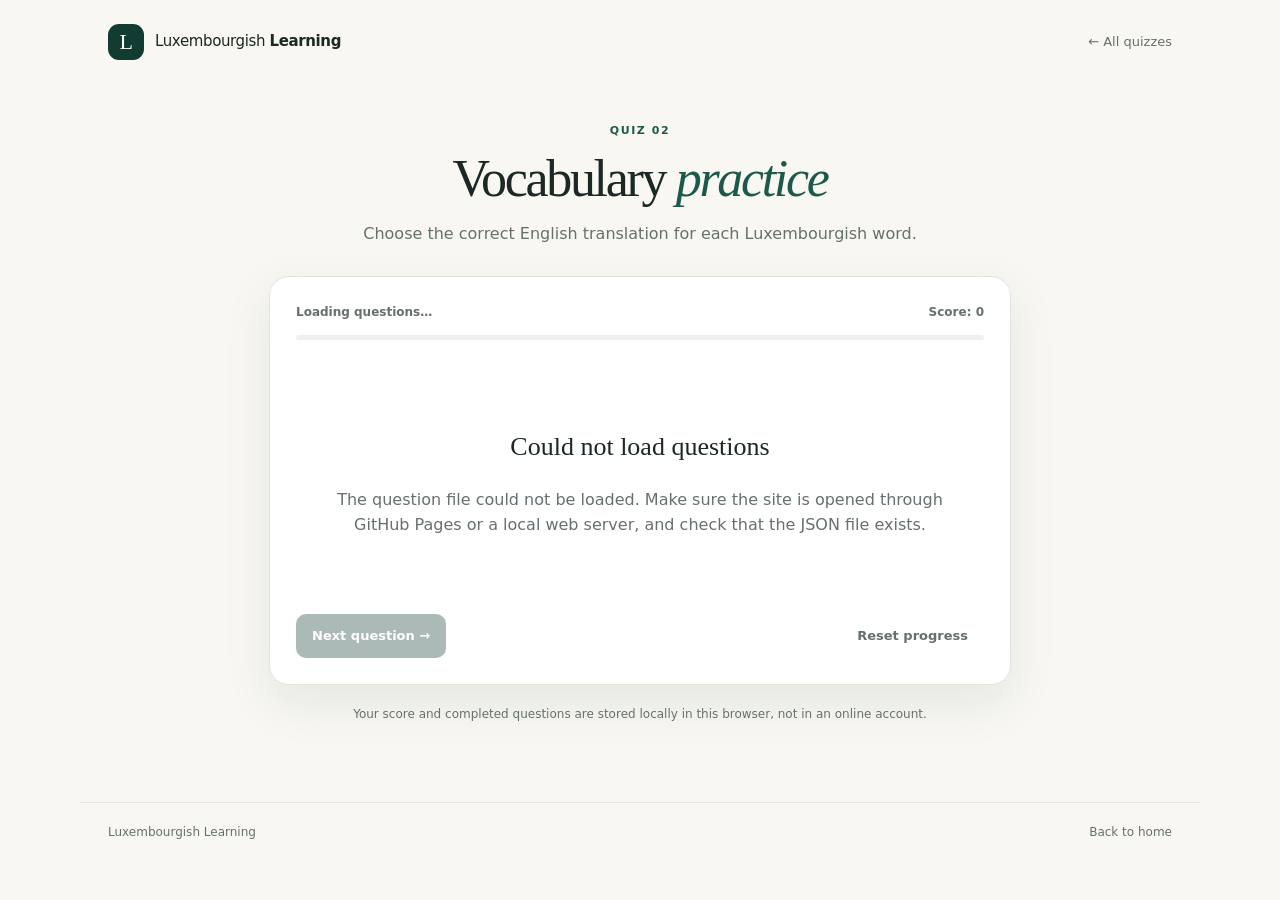
==== vocabulary.html @ 7122d6a5 "Add files via upload" ====
<!doctype html>
<html lang="en">
<head>
  <meta charset="utf-8">
  <meta name="viewport" content="width=device-width, initial-scale=1">
  <title>Vocabulary Quiz | Luxembourgish Learning</title>
  <link rel="stylesheet" href="css/styles.css">
</head>
<body>
  <header class="site-header">
    <a class="brand" href="index.html"><span class="brand-mark">L</span><span>Luxembourgish <strong>Learning</strong></span></a>
    <a class="back-link" href="index.html">← All quizzes</a>
  </header>
  <main class="quiz-main">
    <div class="quiz-heading"><p class="eyebrow">QUIZ 02</p><h1>Vocabulary <em>practice</em></h1><p>Choose the correct English translation for each Luxembourgish word.</p></div>
    <section class="quiz-panel" aria-live="polite">
      <div class="quiz-meta"><span id="progress">Loading questions…</span><span id="score">Score: 0</span></div>
      <div class="progress-track"><div id="progress-fill" class="progress-fill"></div></div>
      <div id="quiz-content"><p class="loading">Loading your question bank…</p></div>
      <div class="quiz-actions">
        <button id="next-btn" class="button button-primary" disabled>Next question <span aria-hidden="true">→</span></button>
        <button id="reset-btn" class="button button-quiet" type="button">Reset progress</button>
      </div>
    </section>
    <p class="privacy-note">Your score and completed questions are stored locally in this browser, not in an online account.</p>
  </main>
  <footer class="site-footer"><span>Luxembourgish Learning</span><a href="index.html">Back to home</a></footer>
  <script src="js/quiz.js"></script>
  <script src="js/vocabulary.js"></script>
</body>
</html>
---- css/styles.css ----
:root {
  --forest: #123b32; --forest-2: #1c5949; --mint: #e6f1eb; --cream: #f8f7f2;
  --ink: #1c2824; --muted: #66716b; --line: #e1e6e1; --white: #fff;
  --green-answer: #dff3e4; --green-border: #29965a; --red-answer: #ffe5e2; --red-border: #d84c42;
  --shadow: 0 18px 50px rgba(21, 48, 38, .08);
}
* { box-sizing: border-box; }
body { margin: 0; background: var(--cream); color: var(--ink); font-family: Inter, ui-sans-serif, system-ui, -apple-system, BlinkMacSystemFont, "Segoe UI", sans-serif; line-height: 1.55; }
a { color: inherit; }
.site-header { max-width: 1120px; padding: 24px 28px; margin: 0 auto; display: flex; justify-content: space-between; align-items: center; gap: 20px; }
.brand { display: inline-flex; align-items: center; gap: 11px; text-decoration: none; font-size: 15px; letter-spacing: -.025em; }
.brand strong { font-weight: 750; }
.brand-mark { display: grid; place-items: center; width: 36px; height: 36px; background: var(--forest); color: white; border-radius: 11px; font-family: Georgia, serif; font-size: 22px; }
.header-note, .back-link { font-size: 13px; color: var(--muted); text-decoration: none; }
.back-link:hover, .site-footer a:hover { color: var(--forest-2); }
.home-main { max-width: 1000px; margin: 48px auto 90px; padding: 0 28px; }
.welcome { max-width: 720px; margin-bottom: 42px; }
.eyebrow, .card-kicker { margin: 0 0 13px; color: var(--forest-2); font-size: 11px; font-weight: 800; letter-spacing: .14em; }
h1 { margin: 0; font-family: Georgia, "Times New Roman", serif; font-size: clamp(38px, 6vw, 65px); line-height: 1.05; letter-spacing: -.045em; font-weight: 500; }
h1 em { color: var(--forest-2); font-weight: 400; }
.intro { max-width: 560px; margin: 22px 0 0; color: var(--muted); font-size: 16px; }
.quiz-cards { display: grid; grid-template-columns: repeat(2, minmax(0, 1fr)); gap: 18px; }
.quiz-card { position: relative; display: grid; grid-template-columns: 54px 1fr 18px; gap: 18px; align-items: start; padding: 27px 24px; min-height: 210px; background: white; border: 1px solid var(--line); border-radius: 18px; text-decoration: none; box-shadow: 0 4px 18px rgba(21, 48, 38, .025); transition: transform .18s ease, box-shadow .18s ease, border-color .18s ease; }
.quiz-card:hover { transform: translateY(-3px); border-color: #b6cfc1; box-shadow: var(--shadow); }
.card-icon { display: grid; place-items: center; width: 52px; height: 52px; border-radius: 15px; background: var(--mint); color: var(--forest); font-family: Georgia, serif; font-size: 22px; }
.vocab-icon { background: #f6ead6; color: #80521b; font-weight: 700; }
.card-kicker { margin: 1px 0 8px; font-size: 10px; }
.quiz-card h2 { margin: 0 0 9px; font-family: Georgia, serif; font-weight: 500; font-size: 28px; letter-spacing: -.025em; }
.quiz-card p:not(.card-kicker) { margin: 0; color: var(--muted); font-size: 14px; }
.card-arrow { color: var(--forest-2); font-size: 20px; }
.home-footnote { margin: 24px 0 0; color: var(--muted); font-size: 12px; }
.quiz-main { max-width: 790px; margin: 38px auto 78px; padding: 0 24px; }
.quiz-heading { text-align: center; margin: 0 auto 30px; }
.quiz-heading h1 { font-size: clamp(36px, 5vw, 52px); }
.quiz-heading > p:last-child { color: var(--muted); margin: 15px 0 0; }
.quiz-panel { background: white; border: 1px solid var(--line); border-radius: 20px; padding: 26px; box-shadow: var(--shadow); }
.quiz-meta { display: flex; justify-content: space-between; gap: 12px; color: var(--muted); font-size: 12px; font-weight: 650; }
.progress-track { height: 5px; border-radius: 20px; background: #edf0ec; margin: 13px 0 30px; overflow: hidden; }
.progress-fill { height: 100%; width: 0; background: var(--forest-2); transition: width .25s ease; }
.question-label { color: var(--muted); font-size: 11px; font-weight: 800; letter-spacing: .12em; text-transform: uppercase; margin: 0 0 10px; }
.question { font-family: Georgia, "Times New Roman", serif; font-size: clamp(24px, 4vw, 34px); line-height: 1.3; margin: 0 0 24px; overflow-wrap: anywhere; }
.answers { display: grid; gap: 10px; }
.answer-option { width: 100%; display: flex; align-items: center; gap: 13px; padding: 14px 15px; text-align: left; border: 1px solid var(--line); border-radius: 12px; background: white; color: var(--ink); font: inherit; cursor: pointer; transition: border-color .15s ease, background .15s ease; }
.answer-option:hover:not(:disabled) { border-color: #8bb09a; background: #fbfdfb; }
.answer-letter { display: grid; place-items: center; flex: 0 0 28px; height: 28px; border: 1px solid var(--line); border-radius: 8px; color: var(--muted); font-size: 12px; font-weight: 750; }
.answer-option.correct { background: var(--green-answer); border-color: var(--green-border); }
.answer-option.incorrect { background: var(--red-answer); border-color: var(--red-border); }
.answer-option:disabled { cursor: default; }
.feedback { margin: 17px 0 0; padding: 14px 15px; background: #f6f8f5; border-radius: 12px; font-size: 14px; }
.feedback strong { display: block; margin-bottom: 3px; }
.feedback.success strong { color: #187744; }
.feedback.error strong { color: #b7372f; }
.feedback p { margin: 5px 0 0; color: #4d5c53; }
.quiz-actions { display: flex; flex-wrap: wrap; justify-content: space-between; align-items: center; gap: 12px; margin-top: 25px; }
.button { border: 0; border-radius: 10px; padding: 12px 16px; font: inherit; font-size: 13px; font-weight: 750; cursor: pointer; }
.button-primary { color: white; background: var(--forest); }
.button-primary:hover:not(:disabled) { background: var(--forest-2); }
.button-primary:disabled { opacity: .35; cursor: not-allowed; }
.button-quiet { color: var(--muted); background: transparent; }
.button-quiet:hover { background: #f2f4f0; color: var(--ink); }
.loading, .empty-state { color: var(--muted); text-align: center; padding: 35px 12px; }
.empty-state h2 { font-family: Georgia, serif; font-size: 26px; font-weight: 500; color: var(--ink); }
.privacy-note { text-align: center; font-size: 12px; color: var(--muted); margin: 20px 0 0; }
.site-footer { max-width: 1120px; margin: 0 auto; padding: 20px 28px 28px; border-top: 1px solid var(--line); display: flex; justify-content: space-between; gap: 16px; color: var(--muted); font-size: 12px; }
.site-footer a { text-decoration: none; }
@media (max-width: 650px) {
  .site-header { padding: 18px 20px; } .header-note { display: none; }
  .home-main { margin-top: 32px; padding: 0 20px; }
  .quiz-cards { grid-template-columns: 1fr; }
  .quiz-card { min-height: auto; padding: 22px 18px; grid-template-columns: 45px 1fr 15px; gap: 13px; }
  .card-icon { width: 44px; height: 44px; }
  .quiz-main { margin-top: 25px; padding: 0 14px; }
  .quiz-panel { padding: 18px 15px; border-radius: 15px; }
  .quiz-actions { align-items: stretch; } .button-primary { flex: 1; }
  .site-footer { padding: 18px 20px; }
}
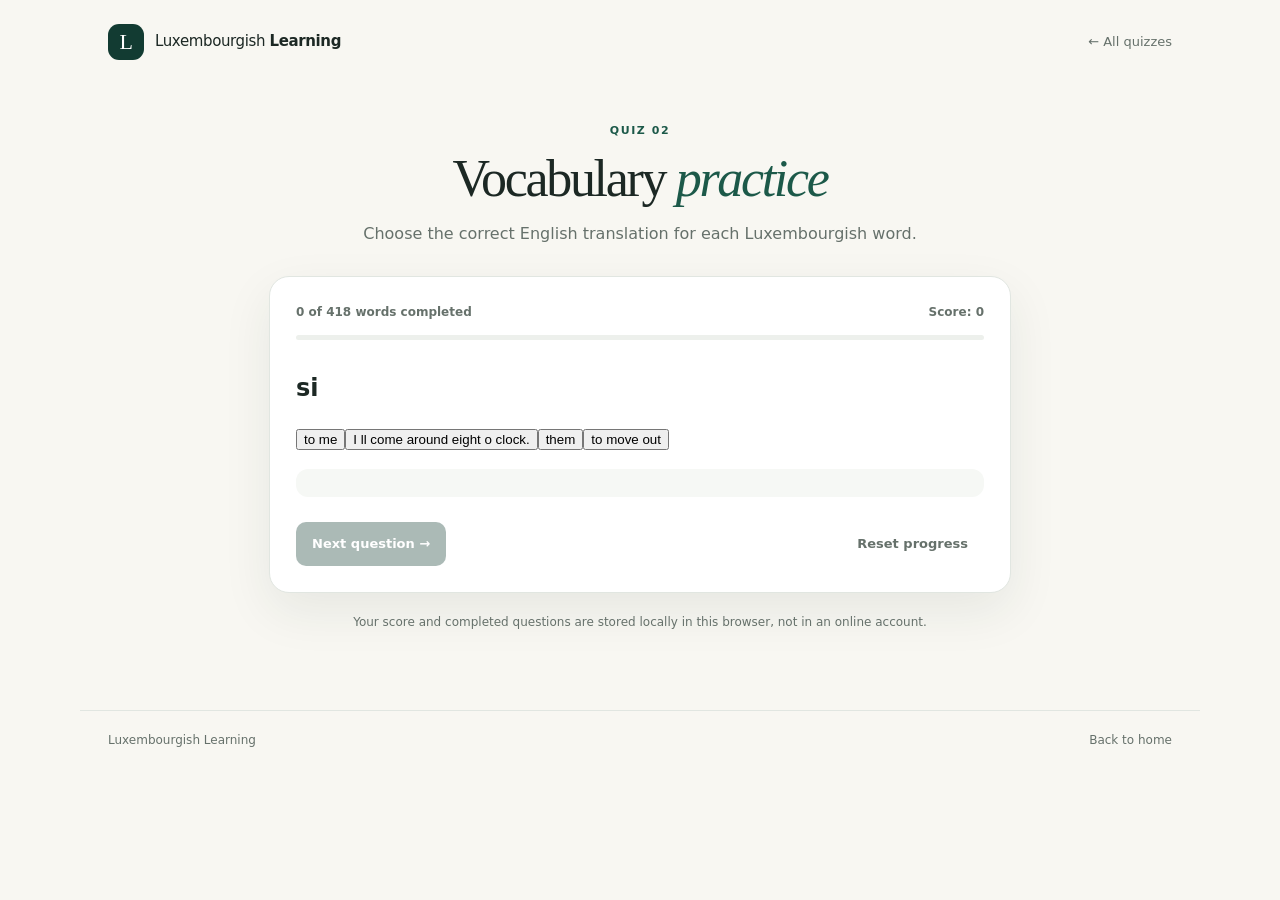
==== commit 94a4e013: "Update vocabulary.html" ====
--- a/vocabulary.html
+++ b/vocabulary.html
@@ -1,3 +1,4 @@
+
 <!doctype html>
 <html lang="en">
 <head>
@@ -8,24 +9,55 @@
 </head>
 <body>
   <header class="site-header">
-    <a class="brand" href="index.html"><span class="brand-mark">L</span><span>Luxembourgish <strong>Learning</strong></span></a>
+    <a class="brand" href="index.html">
+      <span class="brand-mark">L</span>
+      <span>Luxembourgish <strong>Learning</strong></span>
+    </a>
     <a class="back-link" href="index.html">← All quizzes</a>
   </header>
+
   <main class="quiz-main">
-    <div class="quiz-heading"><p class="eyebrow">QUIZ 02</p><h1>Vocabulary <em>practice</em></h1><p>Choose the correct English translation for each Luxembourgish word.</p></div>
+    <div class="quiz-heading">
+      <p class="eyebrow">QUIZ 02</p>
+      <h1>Vocabulary <em>practice</em></h1>
+      <p>Choose the correct English translation for each Luxembourgish word.</p>
+    </div>
+
     <section class="quiz-panel" aria-live="polite">
-      <div class="quiz-meta"><span id="progress">Loading questions…</span><span id="score">Score: 0</span></div>
-      <div class="progress-track"><div id="progress-fill" class="progress-fill"></div></div>
-      <div id="quiz-content"><p class="loading">Loading your question bank…</p></div>
+      <div class="quiz-meta">
+        <span id="progress">Loading questions…</span>
+        <span id="score">Score: 0</span>
+      </div>
+
+      <div class="progress-track">
+        <div id="progress-fill" class="progress-fill"></div>
+      </div>
+
+      <div id="quiz-content">
+        <p class="loading">Loading your question bank…</p>
+      </div>
+
       <div class="quiz-actions">
-        <button id="next-btn" class="button button-primary" disabled>Next question <span aria-hidden="true">→</span></button>
-        <button id="reset-btn" class="button button-quiet" type="button">Reset progress</button>
+        <button id="next-btn" class="button button-primary" disabled>
+          Next question <span aria-hidden="true">→</span>
+        </button>
+        <button id="reset-btn" class="button button-quiet" type="button">
+          Reset progress
+        </button>
       </div>
     </section>
-    <p class="privacy-note">Your score and completed questions are stored locally in this browser, not in an online account.</p>
+
+    <p class="privacy-note">
+      Your score and completed questions are stored locally in this browser,
+      not in an online account.
+    </p>
   </main>
-  <footer class="site-footer"><span>Luxembourgish Learning</span><a href="index.html">Back to home</a></footer>
-  <script src="js/quiz.js"></script>
+
+  <footer class="site-footer">
+    <span>Luxembourgish Learning</span>
+    <a href="index.html">Back to home</a>
+  </footer>
+
   <script src="js/vocabulary.js"></script>
 </body>
 </html>
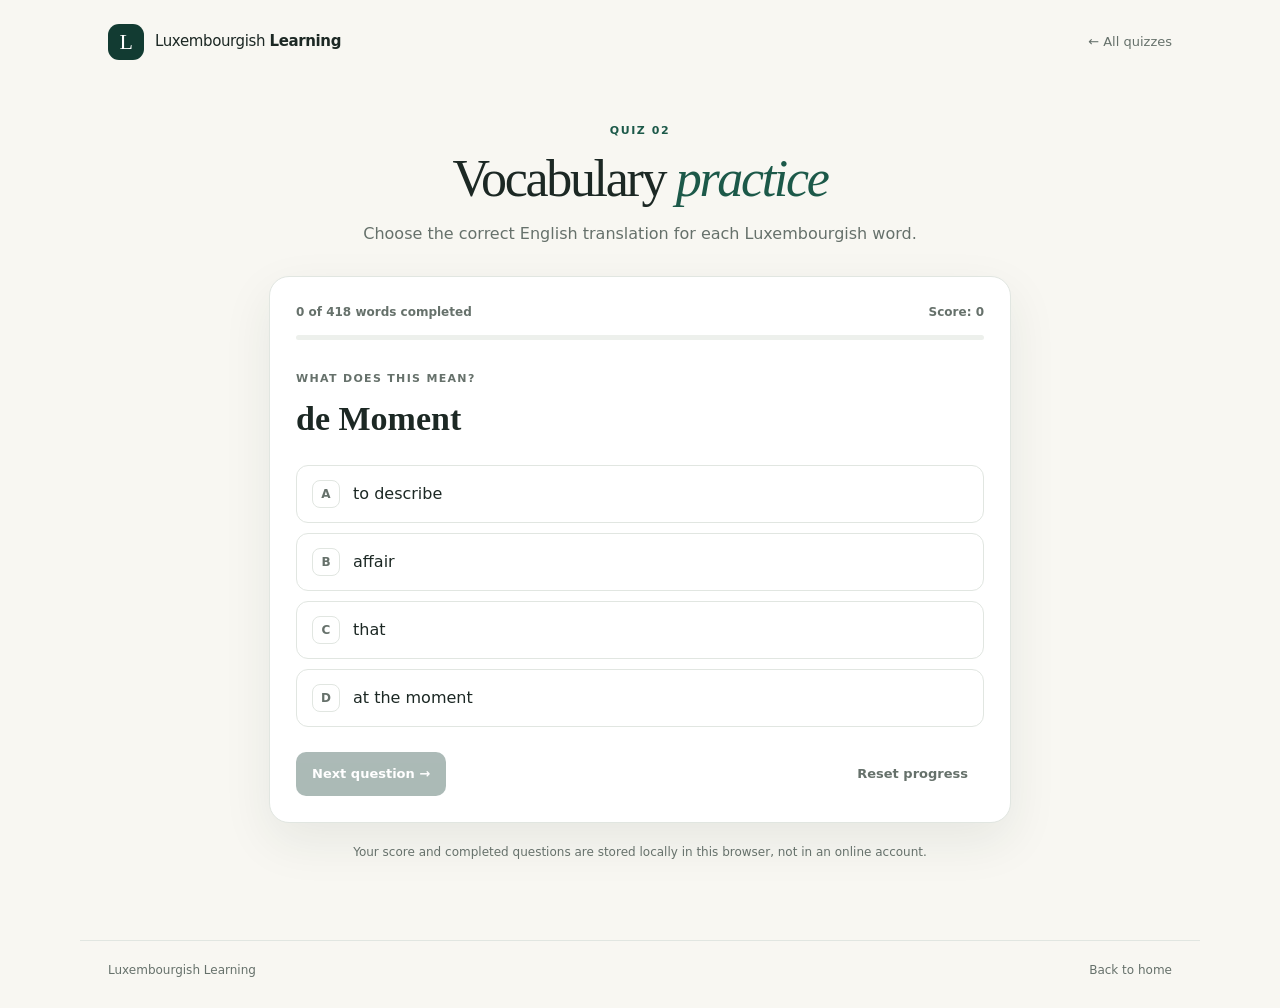
==== commit 60201dca: "Update vocabulary.html" ====
--- a/vocabulary.html
+++ b/vocabulary.html
@@ -1,4 +1,3 @@
-
 <!doctype html>
 <html lang="en">
 <head>
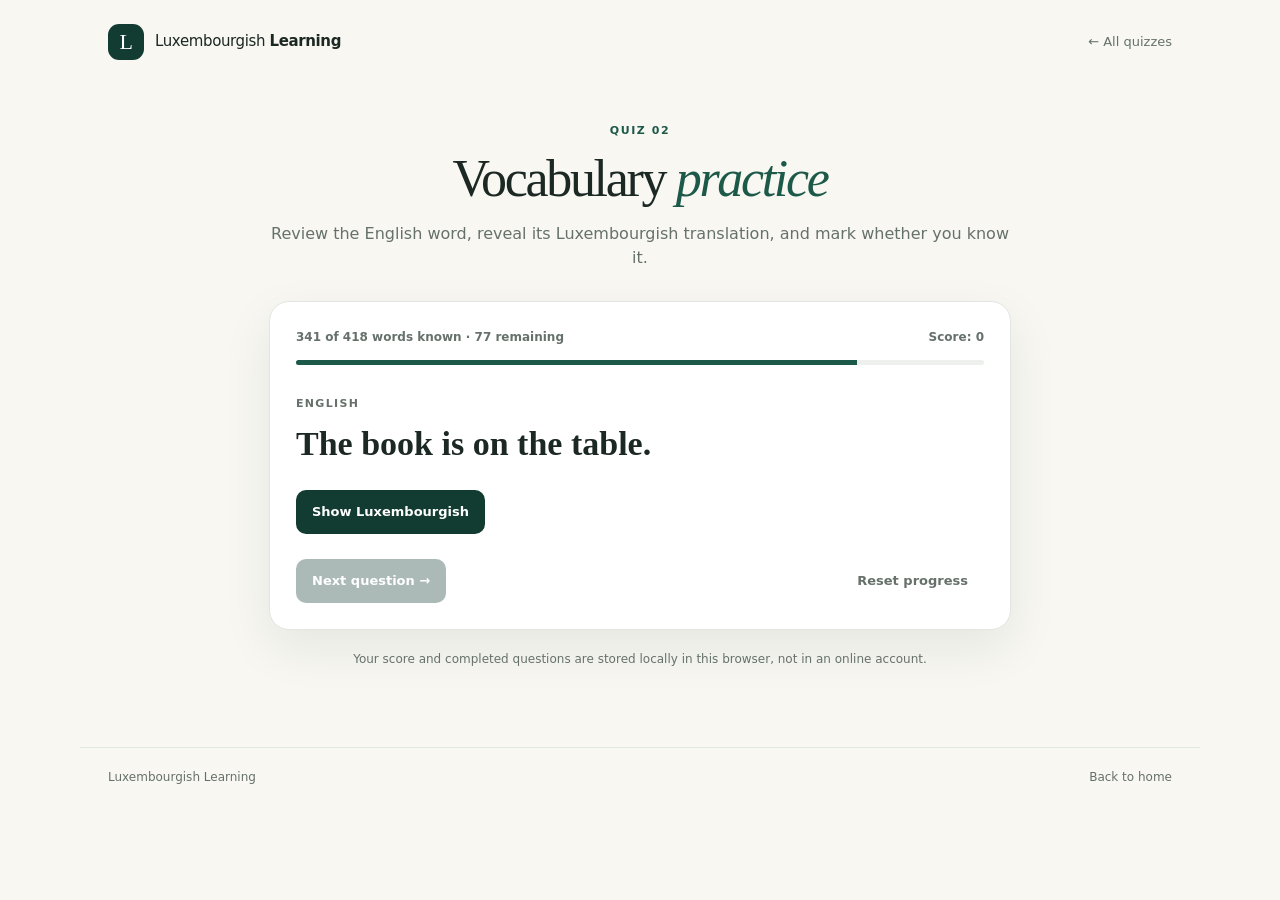
==== commit 1e1ebace: "Update vocabulary.html" ====
--- a/vocabulary.html
+++ b/vocabulary.html
@@ -19,7 +19,7 @@
     <div class="quiz-heading">
       <p class="eyebrow">QUIZ 02</p>
       <h1>Vocabulary <em>practice</em></h1>
-      <p>Choose the correct English translation for each Luxembourgish word.</p>
+      <p>Review the English word, reveal its Luxembourgish translation, and mark whether you know it.</p>
     </div>
 
     <section class="quiz-panel" aria-live="polite">
